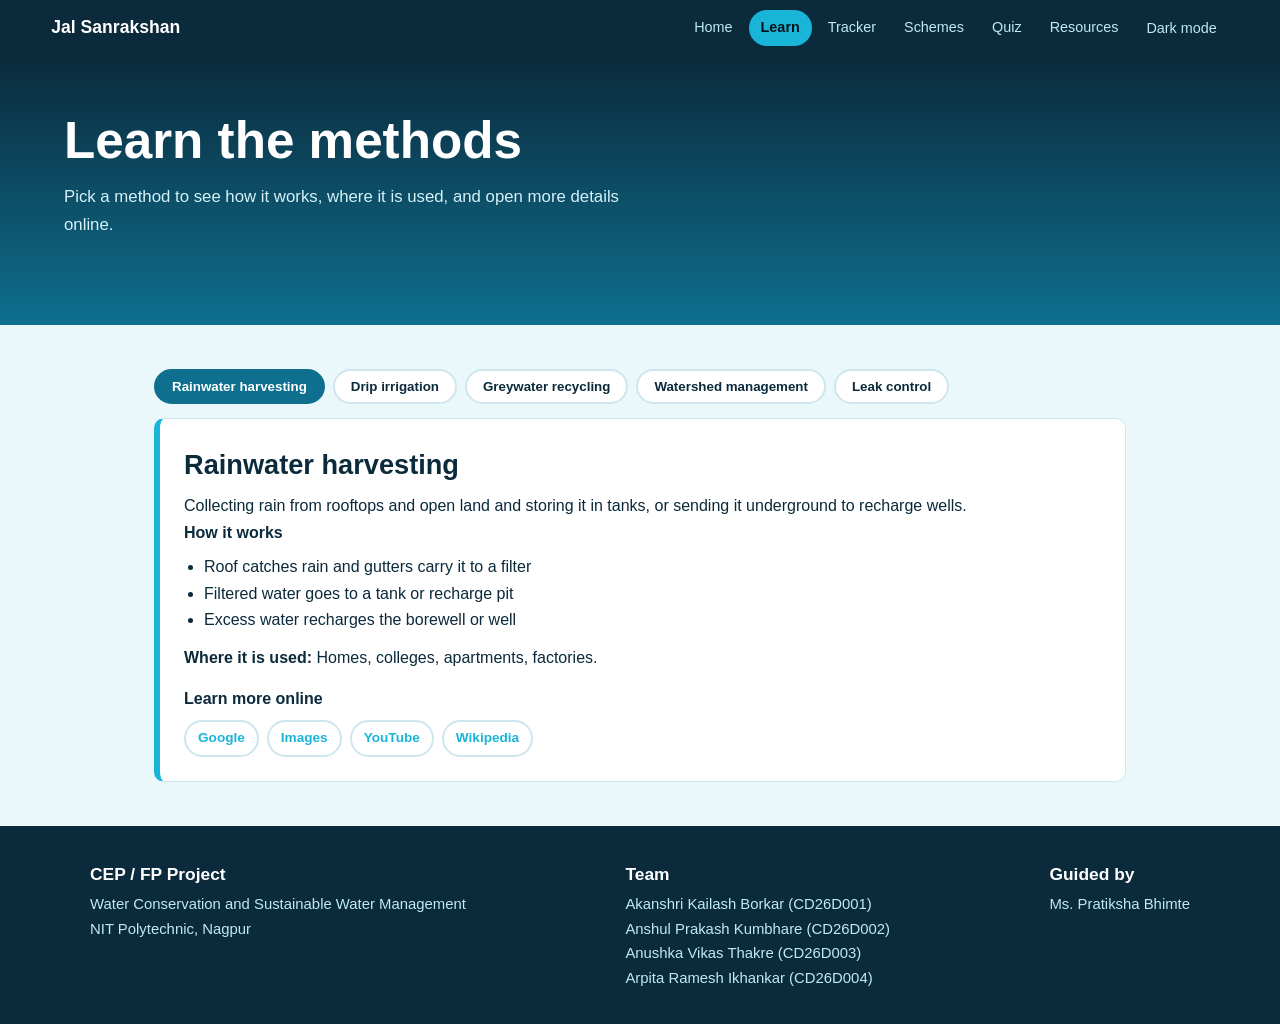
==== water-portal/learn.html @ 29c22b7e "Add files via upload" ====
<!DOCTYPE html>
<html lang="en">

<head>
    <meta charset="UTF-8">
    <meta name="viewport" content="width=device-width, initial-scale=1">
    <title>Learn | Jal Sanrakshan</title>
    <link rel="stylesheet" href="assets/style.css">
</head>

<body>
    <header class="hero">
        <h1>Learn the methods</h1>
        <p>Pick a method to see how it works, where it is used, and open more details online.</p>
    </header>
    <main class="wrap">
        <div class="tabs" id="tabs" role="tablist"></div>
        <div class="panel" id="panel" aria-live="polite"></div>
    </main>
    <script src="assets/common.js"></script>
    <script>
        const m = [
            { t: "Rainwater harvesting", w: "Rainwater_harvesting", q: "rainwater harvesting methods", what: "Collecting rain from rooftops and open land and storing it in tanks, or sending it underground to recharge wells.", how: ["Roof catches rain and gutters carry it to a filter", "Filtered water goes to a tank or recharge pit", "Excess water recharges the borewell or well"], use: "Homes, colleges, apartments, factories." },
            { t: "Drip irrigation", w: "Drip_irrigation", q: "drip irrigation system how it works", what: "Delivers water slowly, drop by drop, directly to plant roots through pipes with small emitters.", how: ["Pump and filter feed a main pipe", "Lateral pipes run along crop rows", "Emitters release water at the root zone"], use: "Farms, orchards, gardens. Cuts evaporation and runoff." },
            { t: "Greywater recycling", w: "Greywater", q: "greywater recycling system", what: "Reusing lightly used water from bathing, hand washing and laundry (not toilet water).", how: ["Collect water from basins, showers and washing machines", "Pass it through a filter or settling tank", "Use it for plants, flushing or cleaning"], use: "Hostels, hotels, housing societies, colleges." },
            { t: "Watershed management", w: "Watershed_management", q: "watershed management India", what: "Managing land, soil and water of a whole catchment so rain soaks in and is stored.", how: ["Build contour bunds and check dams", "Plant trees and grass to hold soil", "Dig farm ponds and percolation tanks"], use: "Villages and drought-prone regions." },
            { t: "Leak control", w: "Water_conservation", q: "how to save water at home", what: "Finding and fixing leaks, using efficient fixtures and tracking consumption.", how: ["Check taps, pipes and tanks regularly", "Install aerators and dual-flush systems", "Use meters to track use"], use: "Every home, school and office. The cheapest method." }];
        makeTabs(document.getElementById("tabs"), m, x => { document.getElementById("panel").innerHTML = `<h2>${x.t}</h2><p>${x.what}</p><p><b>How it works</b></p><ul>${x.how.map(h => `<li>${h}</li>`).join("")}</ul><p><b>Where it is used:</b> ${x.use}</p><p style="margin:14px 0 8px"><b>Learn more online</b></p>${linkRow(x.q, x.w)}` });
    </script>
</body>

</html>
---- water-portal/assets/style.css ----
:root {
    --ink: #0b2a3b;
    --sea: #0e6f8f;
    --rip: #19b5d8;
    --bg: #eaf7fb;
    --card: #fff;
    --line: #cfe6ee;
    --text: #0b2a3b;
    --ok: #1d8a5b;
    --bad: #c0392b
}

[data-theme=dark] {
    --bg: #071a24;
    --card: #0e2a38;
    --line: #1d4558;
    --text: #e3f4fa;
    --ink: #04121a
}

* {
    box-sizing: border-box;
    margin: 0;
    padding: 0
}

body {
    font-family: "Segoe UI", Roboto, Arial, sans-serif;
    background: var(--bg);
    color: var(--text);
    line-height: 1.65
}

:focus-visible {
    outline: 3px solid var(--rip);
    outline-offset: 2px
}

nav {
    position: sticky;
    top: 0;
    z-index: 9;
    background: var(--ink);
    display: flex;
    gap: 4px;
    flex-wrap: wrap;
    align-items: center;
    padding: 10px 4vw
}

nav b {
    color: #fff;
    margin-right: auto;
    font-size: 1.1rem
}

nav a,
nav button {
    color: #bfe9f5;
    text-decoration: none;
    padding: 6px 12px;
    border-radius: 20px;
    font-size: .9rem;
    background: none;
    border: 0;
    cursor: pointer
}

nav a:hover,
nav button:hover {
    background: var(--sea);
    color: #fff
}

nav a.on {
    background: var(--rip);
    color: #04121a;
    font-weight: 700
}

.hero {
    background: linear-gradient(180deg, #0b2a3b, #0e6f8f);
    color: #fff;
    padding: 56px 5vw 64px
}

.hero h1 {
    font-size: clamp(1.8rem, 5vw, 3.2rem);
    max-width: 20ch;
    line-height: 1.12
}

.hero p {
    max-width: 60ch;
    margin: 14px 0 22px;
    color: #d6f1f8;
    font-size: 1.05rem
}

.wrap {
    max-width: 1100px;
    margin: auto;
    padding: 44px 5vw
}

h2 {
    font-size: 1.7rem;
    margin-bottom: 6px
}

.lead {
    max-width: 65ch;
    margin-bottom: 22px
}

.btn {
    background: var(--rip);
    color: #04121a;
    border: 0;
    padding: 11px 22px;
    border-radius: 30px;
    font-weight: 700;
    cursor: pointer;
    text-decoration: none;
    font-size: .95rem;
    display: inline-block
}

.btn:hover {
    background: #fff
}

.search {
    display: flex;
    gap: 8px;
    max-width: 560px;
    flex-wrap: wrap
}

.search input {
    flex: 1;
    min-width: 200px;
    padding: 12px 16px;
    border-radius: 30px;
    border: 0;
    font-size: 1rem
}

.grid {
    display: grid;
    grid-template-columns: repeat(auto-fill, minmax(280px, 1fr));
    gap: 18px;
    margin-bottom: 40px
}

.card {
    background: var(--card);
    border: 1px solid var(--line);
    border-top: 5px solid var(--rip);
    border-radius: 10px;
    padding: 20px;
    display: flex;
    flex-direction: column
}

.card h3 {
    font-size: 1.1rem;
    margin-bottom: 6px
}

.card p {
    font-size: .95rem;
    margin-bottom: 14px;
    flex: 1
}

.links {
    display: flex;
    flex-wrap: wrap;
    gap: 8px
}

.links a {
    font-size: .85rem;
    font-weight: 600;
    text-decoration: none;
    color: var(--rip);
    border: 2px solid var(--line);
    padding: 5px 12px;
    border-radius: 20px
}

.links a:hover {
    border-color: var(--rip)
}

.stats {
    display: grid;
    grid-template-columns: repeat(auto-fit, minmax(170px, 1fr));
    gap: 14px;
    margin-top: -34px;
    max-width: 1100px;
    margin-inline: auto;
    padding: 0 5vw
}

.stat {
    background: var(--card);
    border: 1px solid var(--line);
    border-radius: 10px;
    padding: 16px;
    text-align: center
}

.stat b {
    display: block;
    font-size: 2rem;
    color: var(--rip)
}

.fod {
    background: var(--card);
    border-left: 6px solid var(--rip);
    border-radius: 10px;
    padding: 18px 22px;
    margin-bottom: 34px
}

.tabs {
    display: flex;
    flex-wrap: wrap;
    gap: 8px;
    margin-bottom: 14px
}

.tabs button {
    background: var(--card);
    border: 2px solid var(--line);
    color: var(--text);
    padding: 8px 16px;
    border-radius: 24px;
    cursor: pointer;
    font-weight: 600
}

.tabs button[aria-selected=true] {
    background: var(--sea);
    border-color: var(--sea);
    color: #fff
}

.panel {
    background: var(--card);
    border: 1px solid var(--line);
    border-left: 6px solid var(--rip);
    border-radius: 10px;
    padding: 24px
}

.panel ul {
    margin: 8px 0 12px 20px
}

.tracker {
    display: grid;
    grid-template-columns: 1.3fr 1fr;
    gap: 24px;
    align-items: start
}

.habits label {
    display: flex;
    gap: 12px;
    align-items: center;
    background: var(--card);
    border: 1px solid var(--line);
    border-radius: 10px;
    padding: 12px 14px;
    margin-bottom: 10px;
    cursor: pointer
}

.habits input {
    width: 20px;
    height: 20px;
    accent-color: var(--sea)
}

.habits .l {
    margin-left: auto;
    font-weight: 700;
    color: var(--rip);
    white-space: nowrap
}

.tankbox {
    background: var(--card);
    border: 1px solid var(--line);
    border-radius: 12px;
    padding: 20px;
    text-align: center;
    position: sticky;
    top: 70px
}

.tank {
    height: 200px;
    width: 120px;
    margin: 0 auto 12px;
    border: 4px solid var(--text);
    border-top-width: 2px;
    border-radius: 6px 6px 18px 18px;
    position: relative;
    overflow: hidden
}

.fill {
    position: absolute;
    bottom: 0;
    left: 0;
    right: 0;
    height: 0;
    background: linear-gradient(var(--rip), var(--sea));
    transition: height .6s
}

.calc {
    background: var(--card);
    border: 1px solid var(--line);
    border-radius: 12px;
    padding: 20px;
    margin-top: 30px
}

.calc .row {
    display: flex;
    gap: 10px;
    align-items: center;
    margin: 10px 0;
    flex-wrap: wrap
}

.calc input {
    width: 80px;
    padding: 6px 8px;
    border: 2px solid var(--line);
    border-radius: 6px;
    background: var(--bg);
    color: var(--text);
    font-size: 1rem
}

.acc button.h {
    width: 100%;
    text-align: left;
    background: var(--card);
    border: 1px solid var(--line);
    padding: 14px 18px;
    font-size: 1.02rem;
    font-weight: 700;
    cursor: pointer;
    border-radius: 10px;
    margin-top: 10px;
    color: var(--text);
    display: flex;
    justify-content: space-between
}

.acc .body {
    display: none;
    background: var(--card);
    border: 1px solid var(--line);
    border-top: 0;
    padding: 14px 18px;
    border-radius: 0 0 10px 10px
}

.acc .open+.body {
    display: block
}

.acc .open {
    border-radius: 10px 10px 0 0
}

.q {
    background: var(--card);
    border: 1px solid var(--line);
    border-radius: 10px;
    padding: 18px;
    margin-bottom: 16px
}

.opt {
    display: block;
    width: 100%;
    text-align: left;
    margin-top: 8px;
    padding: 10px 14px;
    border: 2px solid var(--line);
    background: var(--bg);
    border-radius: 8px;
    cursor: pointer;
    font-size: .97rem;
    color: var(--text)
}

.opt:hover:not(:disabled) {
    border-color: var(--rip)
}

.opt.right {
    background: #d7f3e6;
    border-color: var(--ok);
    color: #0b2a3b
}

.opt.wrong {
    background: #fadbd6;
    border-color: var(--bad);
    color: #0b2a3b
}

.why {
    display: none;
    margin-top: 10px;
    font-size: .93rem
}

#score {
    font-weight: 700;
    font-size: 1.2rem
}

footer {
    background: var(--ink);
    color: #bfe9f5;
    padding: 34px 5vw;
    font-size: .93rem
}

footer .in {
    max-width: 1100px;
    margin: auto;
    display: flex;
    flex-wrap: wrap;
    gap: 30px;
    justify-content: space-between
}

footer h3 {
    color: #fff;
    margin-bottom: 4px
}

@media(max-width:760px) {
    .tracker {
        grid-template-columns: 1fr
    }

    .tankbox {
        position: static
    }
}
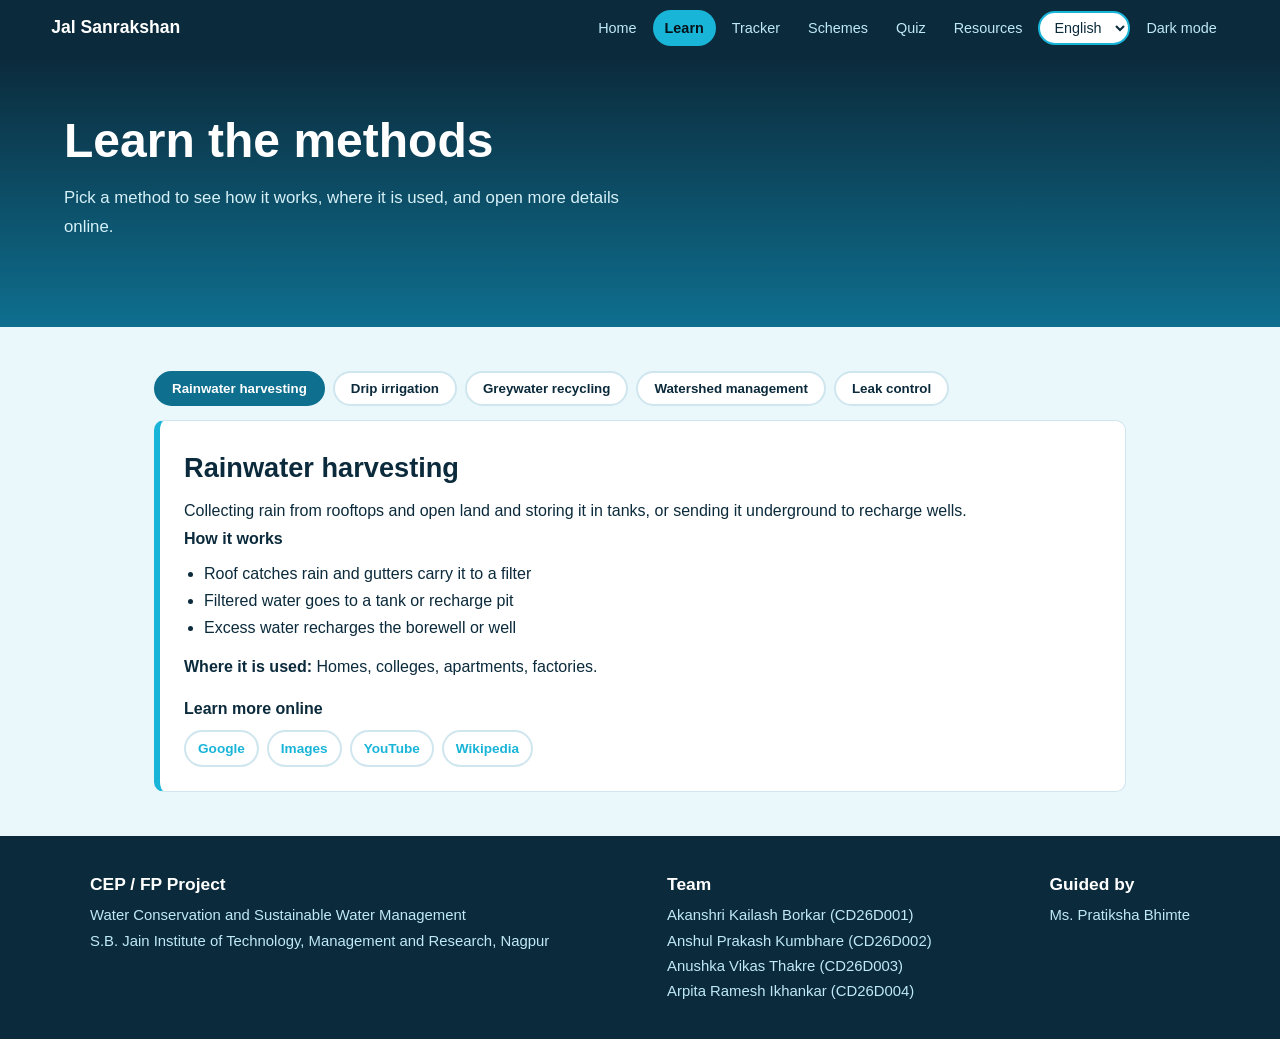
==== commit 0358cf7c: "Update learn.html" ====
--- a/water-portal/learn.html
+++ b/water-portal/learn.html
@@ -4,29 +4,59 @@
 <head>
     <meta charset="UTF-8">
     <meta name="viewport" content="width=device-width, initial-scale=1">
-    <title>Learn | Jal Sanrakshan</title>
+    <title>Jal Sanrakshan | Water Conservation Portal</title>
     <link rel="stylesheet" href="assets/style.css">
 </head>
 
 <body>
     <header class="hero">
-        <h1>Learn the methods</h1>
-        <p>Pick a method to see how it works, where it is used, and open more details online.</p>
+        <h1 data-t="learnH"></h1>
+        <p data-t="learnP"></p>
     </header>
     <main class="wrap">
-        <div class="tabs" id="tabs" role="tablist"></div>
-        <div class="panel" id="panel" aria-live="polite"></div>
+        <div class="tabs" id="tb" role="tablist"></div>
+        <div class="panel" id="pn" aria-live="polite"></div>
     </main>
     <script src="assets/common.js"></script>
     <script>
-        const m = [
-            { t: "Rainwater harvesting", w: "Rainwater_harvesting", q: "rainwater harvesting methods", what: "Collecting rain from rooftops and open land and storing it in tanks, or sending it underground to recharge wells.", how: ["Roof catches rain and gutters carry it to a filter", "Filtered water goes to a tank or recharge pit", "Excess water recharges the borewell or well"], use: "Homes, colleges, apartments, factories." },
-            { t: "Drip irrigation", w: "Drip_irrigation", q: "drip irrigation system how it works", what: "Delivers water slowly, drop by drop, directly to plant roots through pipes with small emitters.", how: ["Pump and filter feed a main pipe", "Lateral pipes run along crop rows", "Emitters release water at the root zone"], use: "Farms, orchards, gardens. Cuts evaporation and runoff." },
-            { t: "Greywater recycling", w: "Greywater", q: "greywater recycling system", what: "Reusing lightly used water from bathing, hand washing and laundry (not toilet water).", how: ["Collect water from basins, showers and washing machines", "Pass it through a filter or settling tank", "Use it for plants, flushing or cleaning"], use: "Hostels, hotels, housing societies, colleges." },
-            { t: "Watershed management", w: "Watershed_management", q: "watershed management India", what: "Managing land, soil and water of a whole catchment so rain soaks in and is stored.", how: ["Build contour bunds and check dams", "Plant trees and grass to hold soil", "Dig farm ponds and percolation tanks"], use: "Villages and drought-prone regions." },
-            { t: "Leak control", w: "Water_conservation", q: "how to save water at home", what: "Finding and fixing leaks, using efficient fixtures and tracking consumption.", how: ["Check taps, pipes and tanks regularly", "Install aerators and dual-flush systems", "Use meters to track use"], use: "Every home, school and office. The cheapest method." }];
-        makeTabs(document.getElementById("tabs"), m, x => { document.getElementById("panel").innerHTML = `<h2>${x.t}</h2><p>${x.what}</p><p><b>How it works</b></p><ul>${x.how.map(h => `<li>${h}</li>`).join("")}</ul><p><b>Where it is used:</b> ${x.use}</p><p style="margin:14px 0 8px"><b>Learn more online</b></p>${linkRow(x.q, x.w)}` });
+        const M = [
+            {
+                t: ["Rainwater harvesting", "वर्षा जल संचयन", "पावसाचे पाणी साठवणे"], q: "rainwater harvesting methods", k: "Rainwater_harvesting",
+                w: ["Collecting rain from rooftops and open land and storing it in tanks, or sending it underground to recharge wells.", "छतों और खुली जमीन पर गिरी बारिश को जमा करके टैंक में रखना, या जमीन के अंदर भेजकर कुएं और बोरवेल को रीचार्ज करना।", "छतावर आणि मोकळ्या जमिनीवर पडलेले पावसाचे पाणी गोळा करून टाकीत साठवणे, किंवा जमिनीत सोडून विहीर व बोअरवेल पुनर्भरित करणे."],
+                h: [["Roof catches rain and gutters carry it to a filter", "Filtered water goes to a tank or recharge pit", "Excess water recharges the borewell or well"], ["छत से बारिश का पानी पाइप से फिल्टर तक जाता है", "साफ पानी टैंक या रीचार्ज गड्ढे में जाता है", "बचा पानी बोरवेल या कुएं को रीचार्ज करता है"], ["छतावरील पाणी पाईपमधून फिल्टरकडे जाते", "गाळलेले पाणी टाकीत किंवा पुनर्भरण खड्ड्यात जाते", "उरलेले पाणी बोअरवेल किंवा विहिरीत मुरते"]],
+                u: ["Homes, colleges, apartments, factories.", "घर, कॉलेज, अपार्टमेंट, कारखाने।", "घरे, महाविद्यालये, अपार्टमेंट, कारखाने."]
+            },
+            {
+                t: ["Drip irrigation", "ड्रिप सिंचाई", "ठिबक सिंचन"], q: "drip irrigation system how it works", k: "Drip_irrigation",
+                w: ["Delivers water slowly, drop by drop, directly to plant roots through pipes with small emitters.", "पाइप और छोटे ड्रिपर से पानी सीधे पौधों की जड़ों में बूंद-बूंद पहुंचाना।", "पाईप व लहान ड्रिपरमधून पाणी थेट झाडांच्या मुळाशी थेंब-थेंब पोहोचवणे."],
+                h: [["Pump and filter feed a main pipe", "Lateral pipes run along crop rows", "Emitters release water at the root zone"], ["पंप और फिल्टर से मुख्य पाइप में पानी जाता है", "फसल की कतारों में छोटे पाइप बिछाए जाते हैं", "ड्रिपर जड़ों के पास पानी छोड़ते हैं"], ["पंप व फिल्टरमधून मुख्य पाईपमध्ये पाणी जाते", "पिकांच्या ओळींत लहान पाईप टाकले जातात", "ड्रिपर मुळांजवळ पाणी सोडतात"]],
+                u: ["Farms, orchards, gardens. Cuts evaporation and runoff.", "खेत, बाग-बगीचे। वाष्पीकरण और बर्बादी कम होती है।", "शेती, फळबागा, बागा. बाष्पीभवन व नासाडी कमी होते."]
+            },
+            {
+                t: ["Greywater recycling", "ग्रेवाटर पुनःउपयोग", "ग्रेवॉटर पुनर्वापर"], q: "greywater recycling system", k: "Greywater",
+                w: ["Reusing lightly used water from bathing, hand washing and laundry (not toilet water).", "नहाने, हाथ धोने और कपड़े धोने के हल्के इस्तेमाल किए पानी को (शौचालय का नहीं) दोबारा इस्तेमाल करना।", "आंघोळ, हात धुणे व कपडे धुण्यानंतरचे हलके वापरलेले पाणी (शौचालयाचे नाही) पुन्हा वापरणे."],
+                h: [["Collect water from basins, showers and washing machines", "Pass it through a filter or settling tank", "Use it for plants, flushing or cleaning"], ["बेसिन, शावर और वॉशिंग मशीन का पानी जमा करें", "फिल्टर या टंकी से छान लें", "पौधों, फ्लश या सफाई में इस्तेमाल करें"], ["बेसिन, शॉवर व वॉशिंग मशीनचे पाणी गोळा करा", "फिल्टर किंवा टाकीतून गाळून घ्या", "झाडे, फ्लश किंवा स्वच्छतेसाठी वापरा"]],
+                u: ["Hostels, hotels, housing societies, colleges.", "हॉस्टल, होटल, सोसायटी, कॉलेज।", "वसतिगृहे, हॉटेल, सोसायट्या, महाविद्यालये."]
+            },
+            {
+                t: ["Watershed management", "जलग्रहण क्षेत्र प्रबंधन", "पाणलोट क्षेत्र व्यवस्थापन"], q: "watershed management India", k: "Watershed_management",
+                w: ["Managing land, soil and water of a whole catchment so rain soaks in and is stored.", "पूरे जलग्रहण क्षेत्र की जमीन, मिट्टी और पानी का मिलकर प्रबंधन ताकि बारिश बहने के बजाय जमीन में रुके।", "संपूर्ण पाणलोट क्षेत्रातील जमीन, माती व पाण्याचे एकत्र व्यवस्थापन, जेणेकरून पाऊस वाहून न जाता जमिनीत मुरतो."],
+                h: [["Build contour bunds and check dams", "Plant trees and grass to hold soil", "Dig farm ponds and percolation tanks"], ["कंटूर बंड और चेक डैम बनाएं", "पेड़ और घास लगाकर मिट्टी रोकें", "खेत तालाब और रिसाव टैंक खोदें"], ["समपातळी बांध व बंधारे बांधा", "झाडे व गवत लावून माती धरून ठेवा", "शेततळी व मुरवण टाक्या खोदा"]],
+                u: ["Villages and drought-prone regions.", "गांव और सूखाग्रस्त इलाके।", "गावे व दुष्काळप्रवण भाग."]
+            },
+            {
+                t: ["Leak control", "रिसाव रोकथाम", "गळती नियंत्रण"], q: "how to save water at home", k: "Water_conservation",
+                w: ["Finding and fixing leaks, using efficient fixtures and tracking consumption.", "टपकते नल और पाइप ठीक करना, कम पानी वाले फिटिंग लगाना और खपत पर नजर रखना।", "गळणारे नळ व पाईप दुरुस्त करणे, कमी पाणी वापरणारी साधने बसवणे आणि वापरावर लक्ष ठेवणे."],
+                h: [["Check taps, pipes and tanks regularly", "Install aerators and dual-flush systems", "Use meters to track use"], ["नल, पाइप और टंकी की नियमित जांच करें", "एरेटर और डुअल-फ्लश लगाएं", "मीटर से खपत देखें"], ["नळ, पाईप व टाकी नियमित तपासा", "एरेटर व ड्युअल-फ्लश बसवा", "मीटरने वापर मोजा"]],
+                u: ["Every home, school and office. The cheapest method.", "हर घर, स्कूल और दफ्तर। सबसे सस्ता तरीका।", "प्रत्येक घर, शाळा व कार्यालय. सर्वात स्वस्त उपाय."]
+            }];
+        let cur = 0;
+        function draw() {
+            const x = M[cur]; tabs(tb, M.map(m => m.t), cur, i => { cur = i; draw() });
+            pn.innerHTML = `<h2>${T(x.t)}</h2><p>${T(x.w)}</p><p><b>${T(S.lHow)}</b></p><ul>${T(x.h).map(h => "<li>" + h + "</li>").join("")}</ul><p><b>${T(S.lUse)}</b> ${T(x.u)}</p><p style="margin:14px 0 8px"><b>${T(S.lMore)}</b></p>${linkRow(x.q, x.k)}`
+        }
+        setLang(LI);
     </script>
 </body>
 
-</html>+</html>
--- a/water-portal/assets/style.css
+++ b/water-portal/assets/style.css
@@ -25,10 +25,10 @@
 }
 
 body {
-    font-family: "Segoe UI", Roboto, Arial, sans-serif;
+    font-family: "Segoe UI", "Nirmala UI", "Noto Sans Devanagari", Roboto, Arial, sans-serif;
     background: var(--bg);
     color: var(--text);
-    line-height: 1.65
+    line-height: 1.7
 }
 
 :focus-visible {
@@ -63,7 +63,8 @@
     font-size: .9rem;
     background: none;
     border: 0;
-    cursor: pointer
+    cursor: pointer;
+    font-family: inherit
 }
 
 nav a:hover,
@@ -78,6 +79,17 @@
     font-weight: 700
 }
 
+nav select {
+    padding: 6px 10px;
+    border-radius: 20px;
+    border: 2px solid var(--rip);
+    background: var(--card);
+    color: var(--text);
+    font-size: .9rem;
+    font-family: inherit;
+    cursor: pointer
+}
+
 .hero {
     background: linear-gradient(180deg, #0b2a3b, #0e6f8f);
     color: #fff;
@@ -85,9 +97,9 @@
 }
 
 .hero h1 {
-    font-size: clamp(1.8rem, 5vw, 3.2rem);
-    max-width: 20ch;
-    line-height: 1.12
+    font-size: clamp(1.7rem, 5vw, 3rem);
+    max-width: 22ch;
+    line-height: 1.2
 }
 
 .hero p {
@@ -123,7 +135,8 @@
     cursor: pointer;
     text-decoration: none;
     font-size: .95rem;
-    display: inline-block
+    display: inline-block;
+    font-family: inherit
 }
 
 .btn:hover {
@@ -143,7 +156,8 @@
     padding: 12px 16px;
     border-radius: 30px;
     border: 0;
-    font-size: 1rem
+    font-size: 1rem;
+    font-family: inherit
 }
 
 .grid {
@@ -240,7 +254,8 @@
     padding: 8px 16px;
     border-radius: 24px;
     cursor: pointer;
-    font-weight: 600
+    font-weight: 600;
+    font-family: inherit
 }
 
 .tabs button[aria-selected=true] {
@@ -283,7 +298,8 @@
 .habits input {
     width: 20px;
     height: 20px;
-    accent-color: var(--sea)
+    accent-color: var(--sea);
+    flex: none
 }
 
 .habits .l {
@@ -363,7 +379,8 @@
     margin-top: 10px;
     color: var(--text);
     display: flex;
-    justify-content: space-between
+    justify-content: space-between;
+    font-family: inherit
 }
 
 .acc .body {
@@ -402,7 +419,8 @@
     border-radius: 8px;
     cursor: pointer;
     font-size: .97rem;
-    color: var(--text)
+    color: var(--text);
+    font-family: inherit
 }
 
 .opt:hover:not(:disabled) {
@@ -422,7 +440,6 @@
 }
 
 .why {
-    display: none;
     margin-top: 10px;
     font-size: .93rem
 }
@@ -461,4 +478,4 @@
     .tankbox {
         position: static
     }
-}+}
